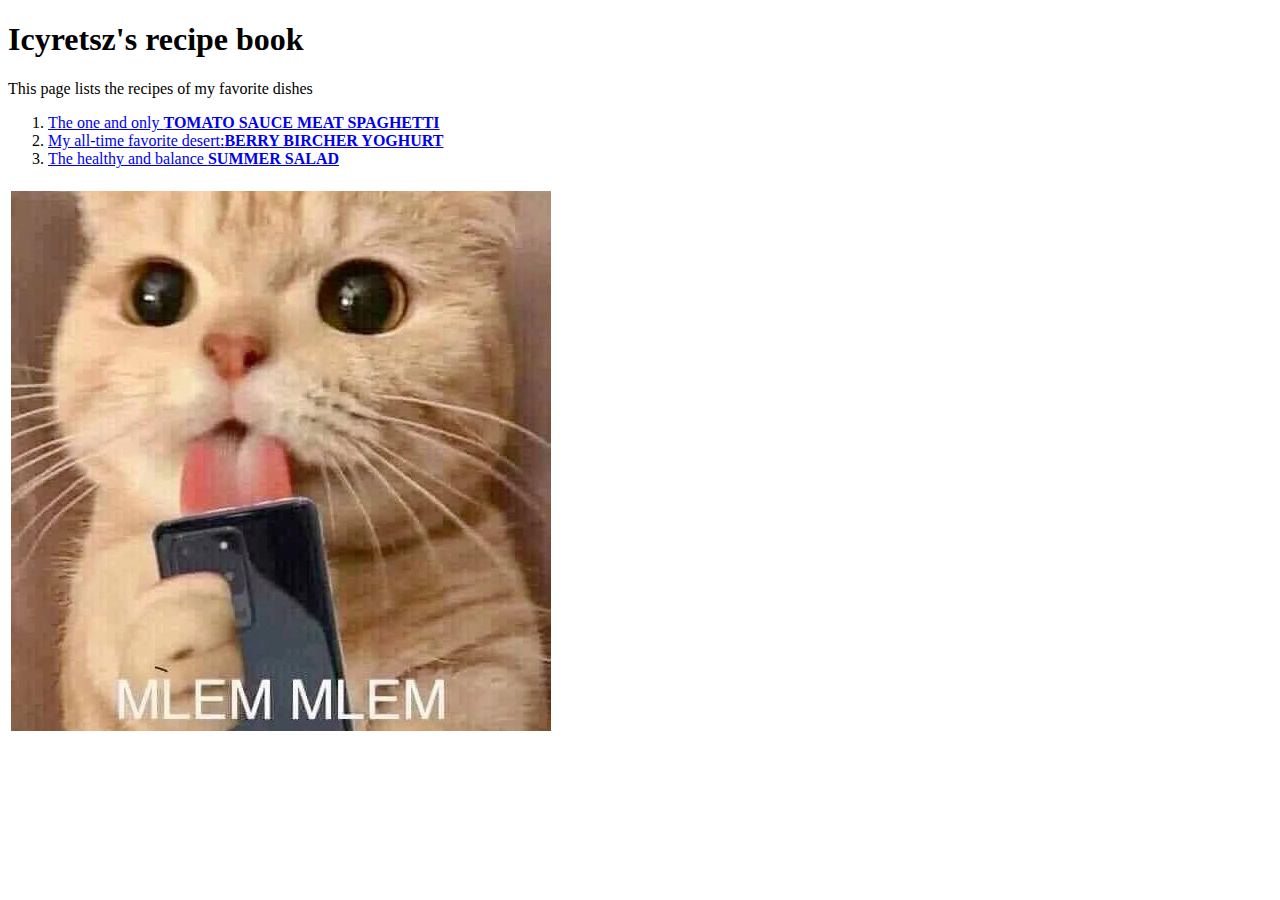
==== index.html @ 7750bd9b "My firsh recipe website" ====
<!DOCTYPE html>

<html lang="en">
    <head>
        <meta charset="utf-8">
        <title>My Recipes</title>
    </head>

    <body>
        <h1>Icyretsz's recipe book</h1>
        <p>This page lists the recipes of my favorite dishes</p>
        <ol>
            <li><a href="./recipes/spaghetti.html">The one and only <strong>TOMATO SAUCE MEAT SPAGHETTI</strong></a></li>
            <li><a href="./recipes/yoghurt.html">My all-time favorite desert:<strong>BERRY BIRCHER YOGHURT</strong></a></li>
            <li><a href="./recipes/summer-salad.html">The healthy and balance <strong>SUMMER SALAD</strong></a></li>
        </ol>
        <img src="./images/mlem.PNG" alt="mlem mlem">
    </body>
</html>
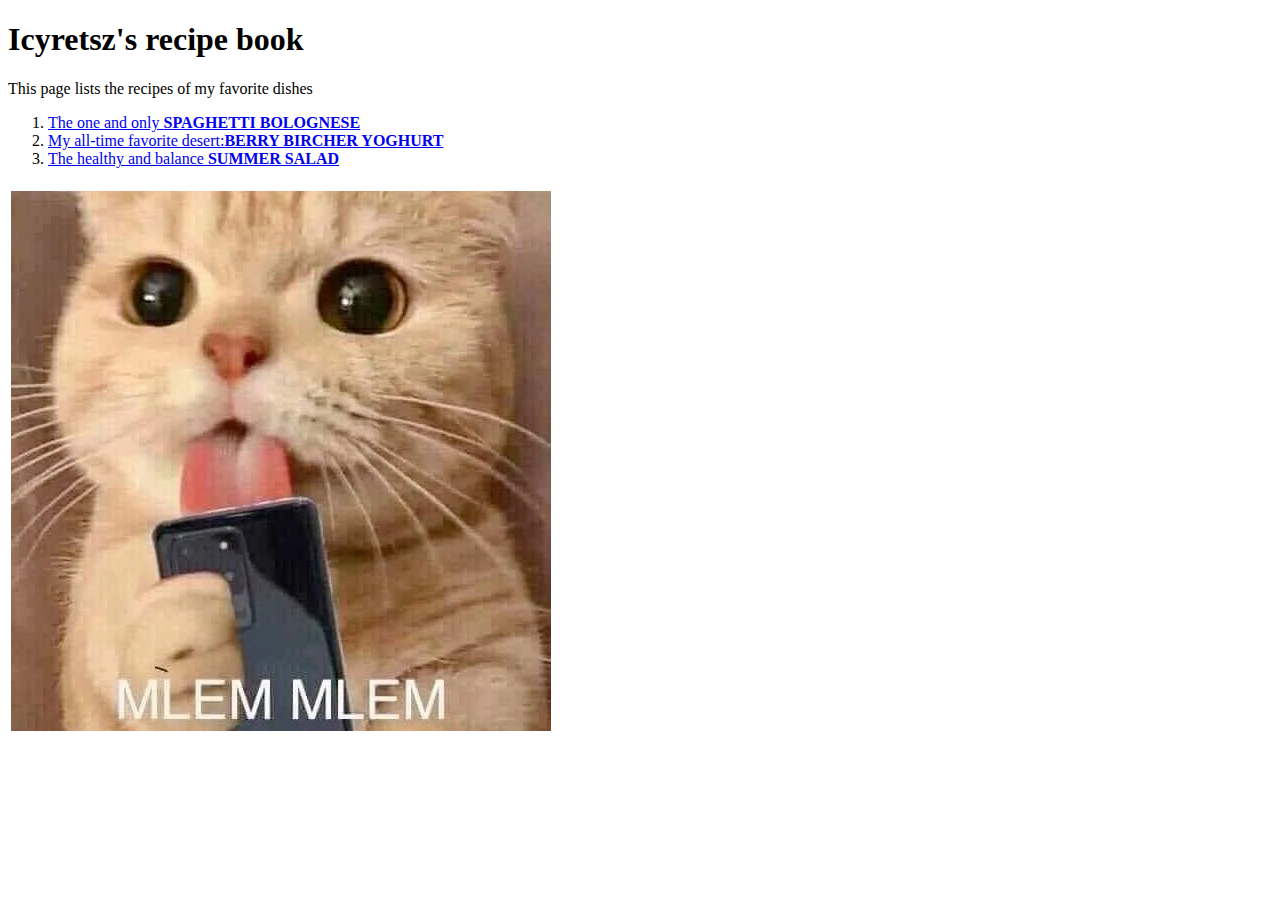
==== commit e93b85ce: "Replace current spaghetti recipe with a more delicious one." ====
--- a/index.html
+++ b/index.html
@@ -10,7 +10,7 @@
         <h1>Icyretsz's recipe book</h1>
         <p>This page lists the recipes of my favorite dishes</p>
         <ol>
-            <li><a href="./recipes/spaghetti.html">The one and only <strong>TOMATO SAUCE MEAT SPAGHETTI</strong></a></li>
+            <li><a href="./recipes/spaghetti.html">The one and only <strong>SPAGHETTI BOLOGNESE</strong></a></li>
             <li><a href="./recipes/yoghurt.html">My all-time favorite desert:<strong>BERRY BIRCHER YOGHURT</strong></a></li>
             <li><a href="./recipes/summer-salad.html">The healthy and balance <strong>SUMMER SALAD</strong></a></li>
         </ol>
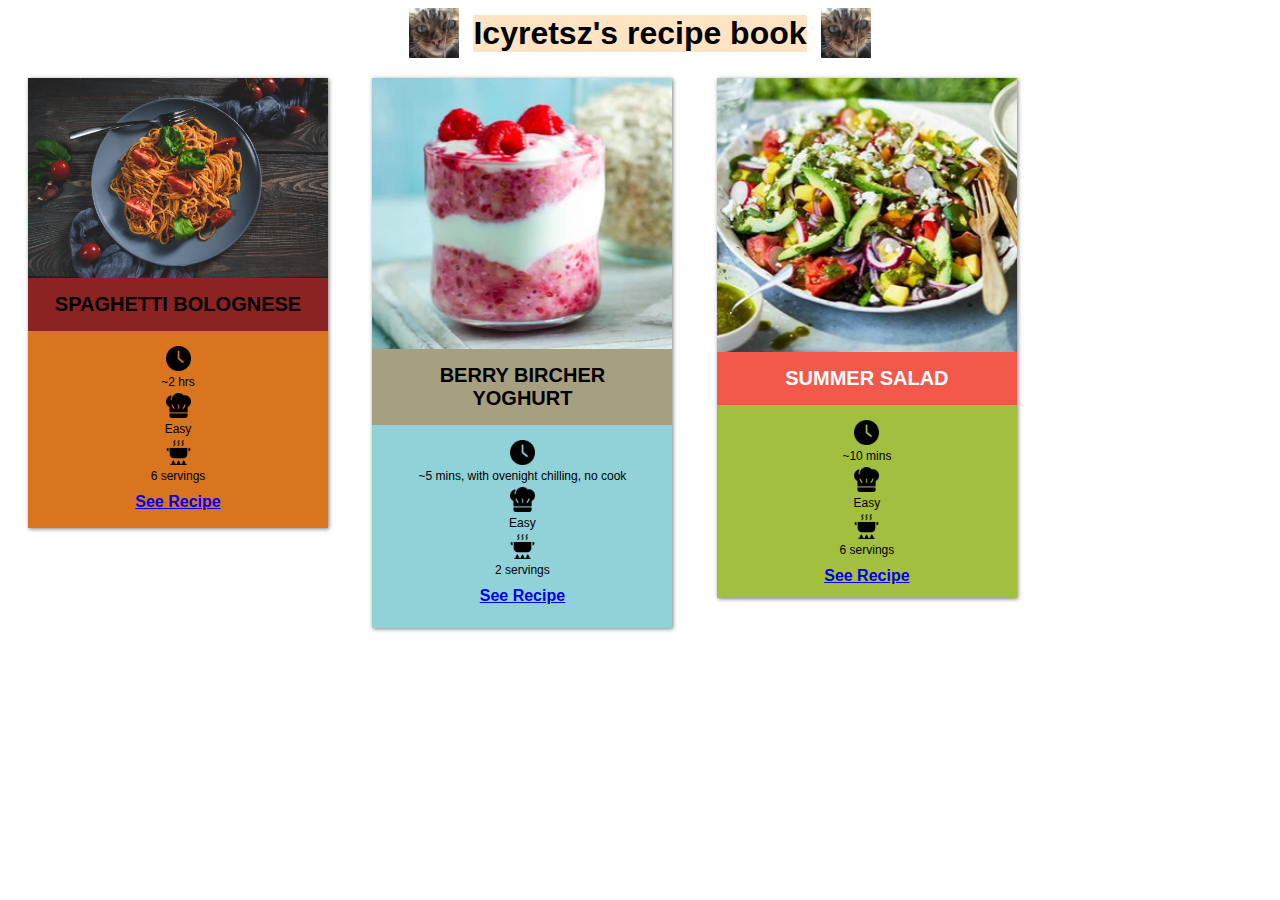
==== commit bfa91a74: "UI overhaul" ====
--- a/index.html
+++ b/index.html
@@ -3,17 +3,79 @@
 <html lang="en">
     <head>
         <meta charset="utf-8">
+        <link rel="stylesheet" href="style.css">
         <title>My Recipes</title>
     </head>
 
     <body>
-        <h1>Icyretsz's recipe book</h1>
-        <p>This page lists the recipes of my favorite dishes</p>
-        <ol>
-            <li><a href="./recipes/spaghetti.html">The one and only <strong>SPAGHETTI BOLOGNESE</strong></a></li>
-            <li><a href="./recipes/yoghurt.html">My all-time favorite desert:<strong>BERRY BIRCHER YOGHURT</strong></a></li>
-            <li><a href="./recipes/summer-salad.html">The healthy and balance <strong>SUMMER SALAD</strong></a></li>
-        </ol>
-        <img src="./images/mlem.PNG" alt="mlem mlem">
+        <div class="header">
+            <img class="h1image" src="./images/mlem.gif">
+            <h1 class="header1">Icyretsz's recipe book</h1>
+            <img class="h1image" src="./images/mlem.gif">
+        </div>
+        <div class="recipe">
+            <div class="container-1">
+                <img class="recipe-image1" src="./images/spaghetti/spaghetti-cover.jpg">
+                <p class="recipe-name1"><strong>SPAGHETTI BOLOGNESE</strong></p>
+
+                <div class="prep-time">
+                    <img src="./images/icons/time.png">
+                    <p>~2 hrs</p>
+                </div>
+                <div class="difficulty">
+                    <img src="./images/icons/chef.png">
+                    <p>Easy</p>
+                </div>
+                <div class="serving">
+                    <img src="./images/icons/cooking.png">
+                    <p>6 servings</p>
+                </div>
+
+                <a href="./recipes/spaghetti.html" class="link1"><strong>See Recipe</strong></a>
+            </div>
+
+            <div class="container-2">
+                <img class="recipe-image2" src="./images/yoghurt/berry-bircher-yoghurt.PNG">
+                <p class="recipe-name2"><strong>BERRY BIRCHER YOGHURT</strong></p>
+
+                <div class="prep-time">
+                    <img src="./images/icons/time.png">
+                    <p>~5 mins, with ovenight chilling, no cook</p>
+                </div>
+                <div class="difficulty">
+                    <img src="./images/icons/chef.png">
+                    <p>Easy</p>
+                </div>
+                <div class="serving">
+                    <img src="./images/icons/cooking.png">
+                    <p>2 servings</p>
+                </div>
+
+                <a href="./recipes/yoghurt.html" class="link2"><strong>See Recipe</strong></a>
+            </div>
+            
+
+            <div class="container-3">
+                <img class="recipe-image3" src="./images/summer-salad/summer-salad.PNG">
+                <p class="recipe-name3"><strong>SUMMER SALAD</strong></p>
+
+                <div class="prep-time">
+                    <img src="./images/icons/time.png">
+                    <p>~10 mins</p>
+                </div>
+                <div class="difficulty">
+                    <img src="./images/icons/chef.png">
+                    <p>Easy</p>
+                </div>
+                <div class="serving">
+                    <img src="./images/icons/cooking.png">
+                    <p>6 servings</p>
+                </div>
+
+                <a href="./recipes/summer-salad.html" class="link3"><strong>See Recipe</strong></a>
+            </div>
+        </div>
     </body>
 </html>
+
+
--- a/style.css
+++ b/style.css
@@ -0,0 +1,162 @@
+body {
+    font-family: helvetica, sans-serif;
+}
+
+.header {
+    text-align: center;
+}
+.header1 {
+    display: inline-block; /* Keeps the text on the same line */
+    vertical-align: middle; /* Aligns the text vertically with the images */
+    margin: 0 10px; /* Adds some space between the images and text */
+    background-color: bisque;
+}
+
+div .h1image {
+    width: 50px;
+    height: 50px;
+    display: inline-block;
+    vertical-align: middle;
+}
+
+.container-1,
+.container-2,
+.container-3 {
+    display: inline-block; /* Makes the divs sit next to each other */
+    vertical-align: top; /* Aligns the top of the containers */
+    font-size: 16px; /* Resets the font-size for the content inside the containers */
+}
+
+.container-1 {
+    background-color: #D9751E;
+    width: 300px;
+    height: 450px;
+    box-shadow: 1px 1px 4px rgba(0, 0, 0, .5);
+    margin: 20px;
+    align-items: center;
+
+}
+
+.container-1 .recipe-image1 {
+    max-width: 300px; /* Adjust the width and height as needed */
+    height: auto;
+    margin: 0px;
+    display: block;
+}
+
+.container-1 .recipe-name1 { 
+    text-align: center;
+    font-size: 20px;
+    margin: 0px 0px 15px 0px;
+    padding: 15px;
+    background-color: #8C2323;
+}
+
+.container-1 .link1 {
+    display: block;
+    text-align: center;
+    margin: 10px auto;
+}
+
+.container-1 div img {
+    width:25px;
+    height: auto;
+    display: block;
+    margin: 4px auto;
+}
+
+.container-1 div p {
+    text-align: center;
+    font-size: 12px;
+    margin: 4px auto;
+}
+
+.container-2 {
+    background-color: #91D2D9;
+    width: 300px;
+    height: 550px;
+    box-shadow: 1px 1px 4px rgba(0, 0, 0, .5);
+    margin: 20px;
+    align-items: center;
+    
+}
+
+.container-2 .recipe-image2 {
+    width: 300px; /* Adjust the width and height as needed */
+    height: auto;
+    margin: 0px;
+    display: block;
+}
+
+.container-2 .recipe-name2 { 
+    text-align: center;
+    font-size: 20px;
+    margin: 0px 0px 15px 0px;
+    padding: 15px;
+    background-color: #A69F80;
+}
+
+.container-2 .link2 {
+    display: block;
+    text-align: center;
+    margin: 10px auto;
+}
+
+.container-2 div img {
+    width:25px;
+    height: auto;
+    display: block;
+    margin: 4px auto;
+}
+
+.container-2 div p {
+    text-align: center;
+    font-size: 12px;
+    margin: 4px auto;
+}
+
+.container-3 {
+    background-color: #A3BF3F;
+    width: 300px;
+    height: 520px;
+    box-shadow: 1px 1px 4px rgba(0, 0, 0, .5);
+    margin: 20px;
+    align-items: center;
+    
+}
+
+.container-3 .recipe-image3 {
+    width: 300px; /* Adjust the width and height as needed */
+    height: auto;
+    margin: 0px;
+    display: block;
+}
+
+.container-3 .recipe-name3 { 
+    text-align: center;
+    font-size: 20px;
+    margin: 0px 0px 15px 0px;
+    padding: 15px;
+    color: white;
+    background-color: #F2594B;
+}
+
+.container-3 .link3 {
+    display: block;
+    text-align: center;
+    margin: 10px auto;
+}
+
+.container-3 div img {
+    width:25px;
+    height: auto;
+    display: block;
+    margin: 4px auto;
+}
+
+.container-3 div p {
+    text-align: center;
+    font-size: 12px;
+    margin: 4px auto;
+}
+
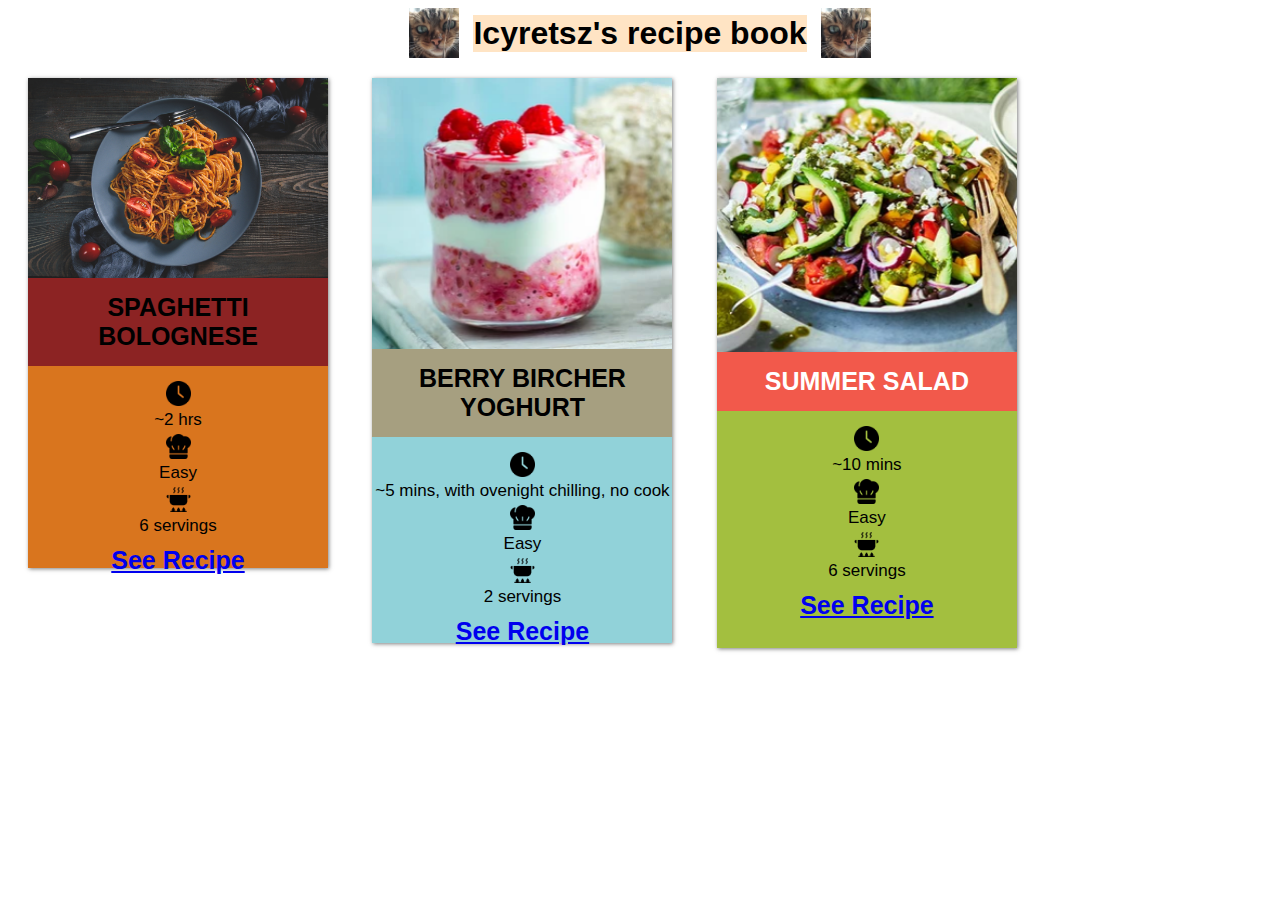
==== commit 1978044c: "Make some changes in the main page's UI. Add some UI to Spaghetti page." ====
--- a/index.html
+++ b/index.html
@@ -31,7 +31,7 @@
                     <p>6 servings</p>
                 </div>
 
-                <a href="./recipes/spaghetti.html" class="link1"><strong>See Recipe</strong></a>
+                <a href="./recipes/spaghetti/spaghetti.html" class="link1"><strong>See Recipe</strong></a>
             </div>
 
             <div class="container-2">
--- a/style.css
+++ b/style.css
@@ -1,14 +1,16 @@
+
+@import url(https://db.onlinewebfonts.com/c/1f75154643c08ae550c78c5ba92ba8f8?family=AwanZaman-Regular); 
 body {
-    font-family: helvetica, sans-serif;
+    font-family: AwanZaman-Regular, helvetica, sans-serif;
 }
 
 .header {
     text-align: center;
 }
 .header1 {
-    display: inline-block; /* Keeps the text on the same line */
-    vertical-align: middle; /* Aligns the text vertically with the images */
-    margin: 0 10px; /* Adds some space between the images and text */
+    display: inline-block;
+    vertical-align: middle; 
+    margin: 0 10px; 
     background-color: bisque;
 }
 
@@ -22,131 +24,48 @@
 .container-1,
 .container-2,
 .container-3 {
-    display: inline-block; /* Makes the divs sit next to each other */
-    vertical-align: top; /* Aligns the top of the containers */
-    font-size: 16px; /* Resets the font-size for the content inside the containers */
+    display: inline-block; 
+    vertical-align: top; 
+    font-size: 16px; 
 }
 
-.container-1 {
-    background-color: #D9751E;
-    width: 300px;
-    height: 450px;
-    box-shadow: 1px 1px 4px rgba(0, 0, 0, .5);
-    margin: 20px;
-    align-items: center;
-
+.container-1 .recipe-name1,
+.container-2 .recipe-name2,
+.container-3 .recipe-name3 {
+    font-size: 25px;
+    text-align: center;
+    margin: 0px 0px 15px 0px;
+    padding: 15px;
 }
 
-.container-1 .recipe-image1 {
-    max-width: 300px; /* Adjust the width and height as needed */
+.container-1 div p,
+.container-2 div p,
+.container-3 div p {
+    text-align: center;
+    font-size: 17px;
+    margin: 4px auto;
+}
+
+.container-1 .recipe-image1,
+.container-2 .recipe-image2,
+.container-3 .recipe-image3 {
+    width: 300px; 
     height: auto;
     margin: 0px;
     display: block;
 }
 
-.container-1 .recipe-name1 { 
-    text-align: center;
-    font-size: 20px;
-    margin: 0px 0px 15px 0px;
-    padding: 15px;
-    background-color: #8C2323;
-}
-
-.container-1 .link1 {
-    display: block;
-    text-align: center;
-    margin: 10px auto;
-}
-
-.container-1 div img {
-    width:25px;
-    height: auto;
-    display: block;
-    margin: 4px auto;
-}
-
-.container-1 div p {
-    text-align: center;
-    font-size: 12px;
-    margin: 4px auto;
-}
-
-.container-2 {
-    background-color: #91D2D9;
-    width: 300px;
-    height: 550px;
-    box-shadow: 1px 1px 4px rgba(0, 0, 0, .5);
-    margin: 20px;
-    align-items: center;
-    
-}
-
-.container-2 .recipe-image2 {
-    width: 300px; /* Adjust the width and height as needed */
-    height: auto;
-    margin: 0px;
-    display: block;
-}
-
-.container-2 .recipe-name2 { 
-    text-align: center;
-    font-size: 20px;
-    margin: 0px 0px 15px 0px;
-    padding: 15px;
-    background-color: #A69F80;
-}
-
-.container-2 .link2 {
-    display: block;
-    text-align: center;
-    margin: 10px auto;
-}
-
-.container-2 div img {
-    width:25px;
-    height: auto;
-    display: block;
-    margin: 4px auto;
-}
-
-.container-2 div p {
-    text-align: center;
-    font-size: 12px;
-    margin: 4px auto;
-}
-
-.container-3 {
-    background-color: #A3BF3F;
-    width: 300px;
-    height: 520px;
-    box-shadow: 1px 1px 4px rgba(0, 0, 0, .5);
-    margin: 20px;
-    align-items: center;
-    
-}
-
-.container-3 .recipe-image3 {
-    width: 300px; /* Adjust the width and height as needed */
-    height: auto;
-    margin: 0px;
-    display: block;
-}
-
-.container-3 .recipe-name3 { 
-    text-align: center;
-    font-size: 20px;
-    margin: 0px 0px 15px 0px;
-    padding: 15px;
-    color: white;
-    background-color: #F2594B;
-}
-
+.container-1 .link1,
+.container-2 .link2,
 .container-3 .link3 {
     display: block;
     text-align: center;
     margin: 10px auto;
+    font-size: 25px;
 }
 
+.container-1 div img,
+.container-2 div img,
 .container-3 div img {
     width:25px;
     height: auto;
@@ -154,9 +73,45 @@
     margin: 4px auto;
 }
 
-.container-3 div p {
-    text-align: center;
-    font-size: 12px;
-    margin: 4px auto;
+.container-1 {
+    background-color: #D9751E;
+    width: 300px;
+    height: 490px;
+    box-shadow: 1px 1px 4px rgba(0, 0, 0, .5);
+    margin: 20px;
+    align-items: center;
+
 }
 
+.container-1 .recipe-name1 { 
+    background-color: #8C2323;
+}
+
+.container-2 {
+    background-color: #91D2D9;
+    width: 300px;
+    height: 565px;
+    box-shadow: 1px 1px 4px rgba(0, 0, 0, .5);
+    margin: 20px;
+    align-items: center;
+    
+}
+
+.container-2 .recipe-name2 { 
+    background-color: #A69F80;
+}
+
+.container-3 {
+    background-color: #A3BF3F;
+    width: 300px;
+    height: 570px;
+    box-shadow: 1px 1px 4px rgba(0, 0, 0, .5);
+    margin: 20px;
+    align-items: center;
+}
+
+.container-3 .recipe-name3 { 
+    color: white;
+    background-color: #F2594B;
+}
+
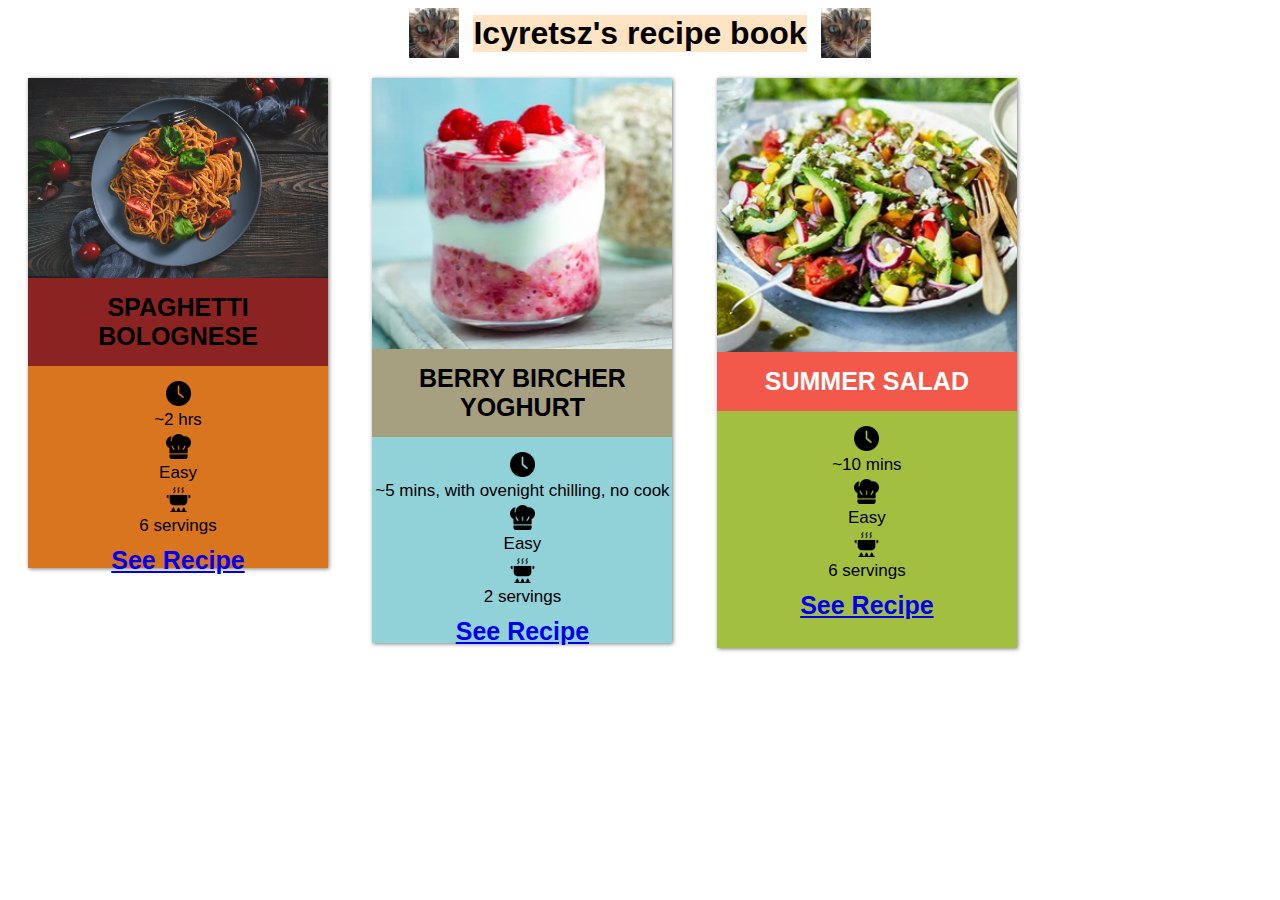
==== commit c6aa0d2c: "Fix the link of thumbnail." ====
--- a/index.html
+++ b/index.html
@@ -5,9 +5,17 @@
         <meta charset="utf-8">
         <link rel="stylesheet" href="style.css">
         <title>My Recipes</title>
+        <head>
+            <meta property="og:title" content="Icyretsz's Recipes" />
+            <meta property="og:description" content="A collection of recipes." />
+            <meta property="og:image" content="https://img.freepik.com/free-photo/vegetables-set-left-black-slate_1220-685.jpg?w=1480&t=st=1691645722~exp=1691646322~hmac=129ba7489d3bd79467936bc1eaa7e0daf052346e248c331fb7b70e1197a8589b" />
+            <meta property="og:url" content="https://icyretsz.github.io/odin-recipes/index.html" />
+        </head>
+        
     </head>
 
     <body>
+    
         <div class="header">
             <img class="h1image" src="./images/mlem.gif">
             <h1 class="header1">Icyretsz's recipe book</h1>
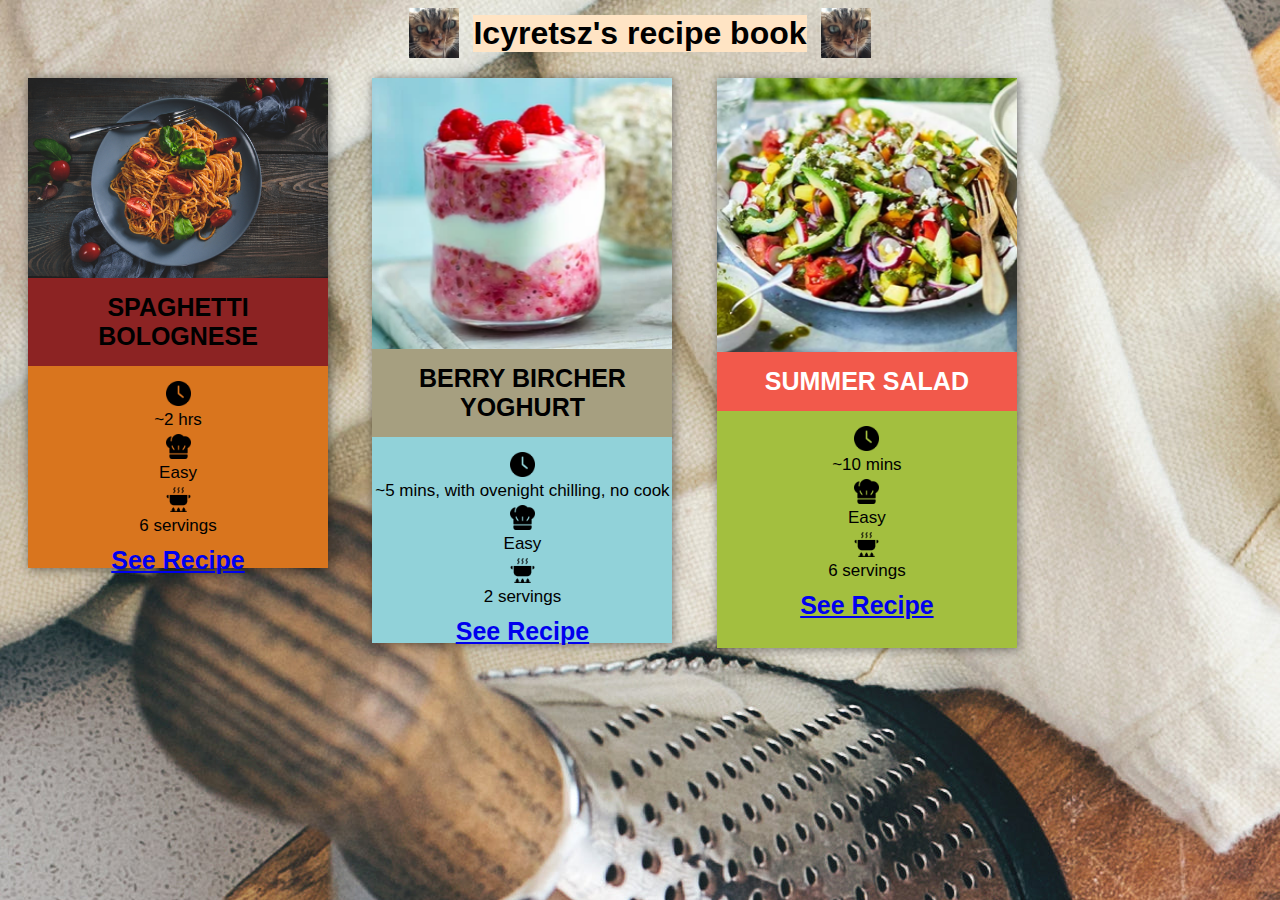
==== commit eed7b7c6: "Add UI changes for salad and yoghurt recipes" ====
--- a/index.html
+++ b/index.html
@@ -59,7 +59,7 @@
                     <p>2 servings</p>
                 </div>
 
-                <a href="./recipes/yoghurt.html" class="link2"><strong>See Recipe</strong></a>
+                <a href="./recipes/yoghurt/yoghurt.html" class="link2"><strong>See Recipe</strong></a>
             </div>
             
 
@@ -80,7 +80,7 @@
                     <p>6 servings</p>
                 </div>
 
-                <a href="./recipes/summer-salad.html" class="link3"><strong>See Recipe</strong></a>
+                <a href="./recipes/summer-salad/summer-salad.html" class="link3"><strong>See Recipe</strong></a>
             </div>
         </div>
     </body>
--- a/style.css
+++ b/style.css
@@ -2,6 +2,7 @@
 @import url(https://db.onlinewebfonts.com/c/1f75154643c08ae550c78c5ba92ba8f8?family=AwanZaman-Regular); 
 body {
     font-family: AwanZaman-Regular, helvetica, sans-serif;
+    background-image: url("./images/background.jpg");
 }
 
 .header {
@@ -77,7 +78,7 @@
     background-color: #D9751E;
     width: 300px;
     height: 490px;
-    box-shadow: 1px 1px 4px rgba(0, 0, 0, .5);
+    box-shadow: 1px 1px 10px rgba(0, 0, 0, .5);
     margin: 20px;
     align-items: center;
 
@@ -91,7 +92,7 @@
     background-color: #91D2D9;
     width: 300px;
     height: 565px;
-    box-shadow: 1px 1px 4px rgba(0, 0, 0, .5);
+    box-shadow: 1px 1px 10px rgba(0, 0, 0, .5);
     margin: 20px;
     align-items: center;
     
@@ -105,7 +106,7 @@
     background-color: #A3BF3F;
     width: 300px;
     height: 570px;
-    box-shadow: 1px 1px 4px rgba(0, 0, 0, .5);
+    box-shadow: 1px 1px 10px rgba(0, 0, 0, .5);
     margin: 20px;
     align-items: center;
 }
